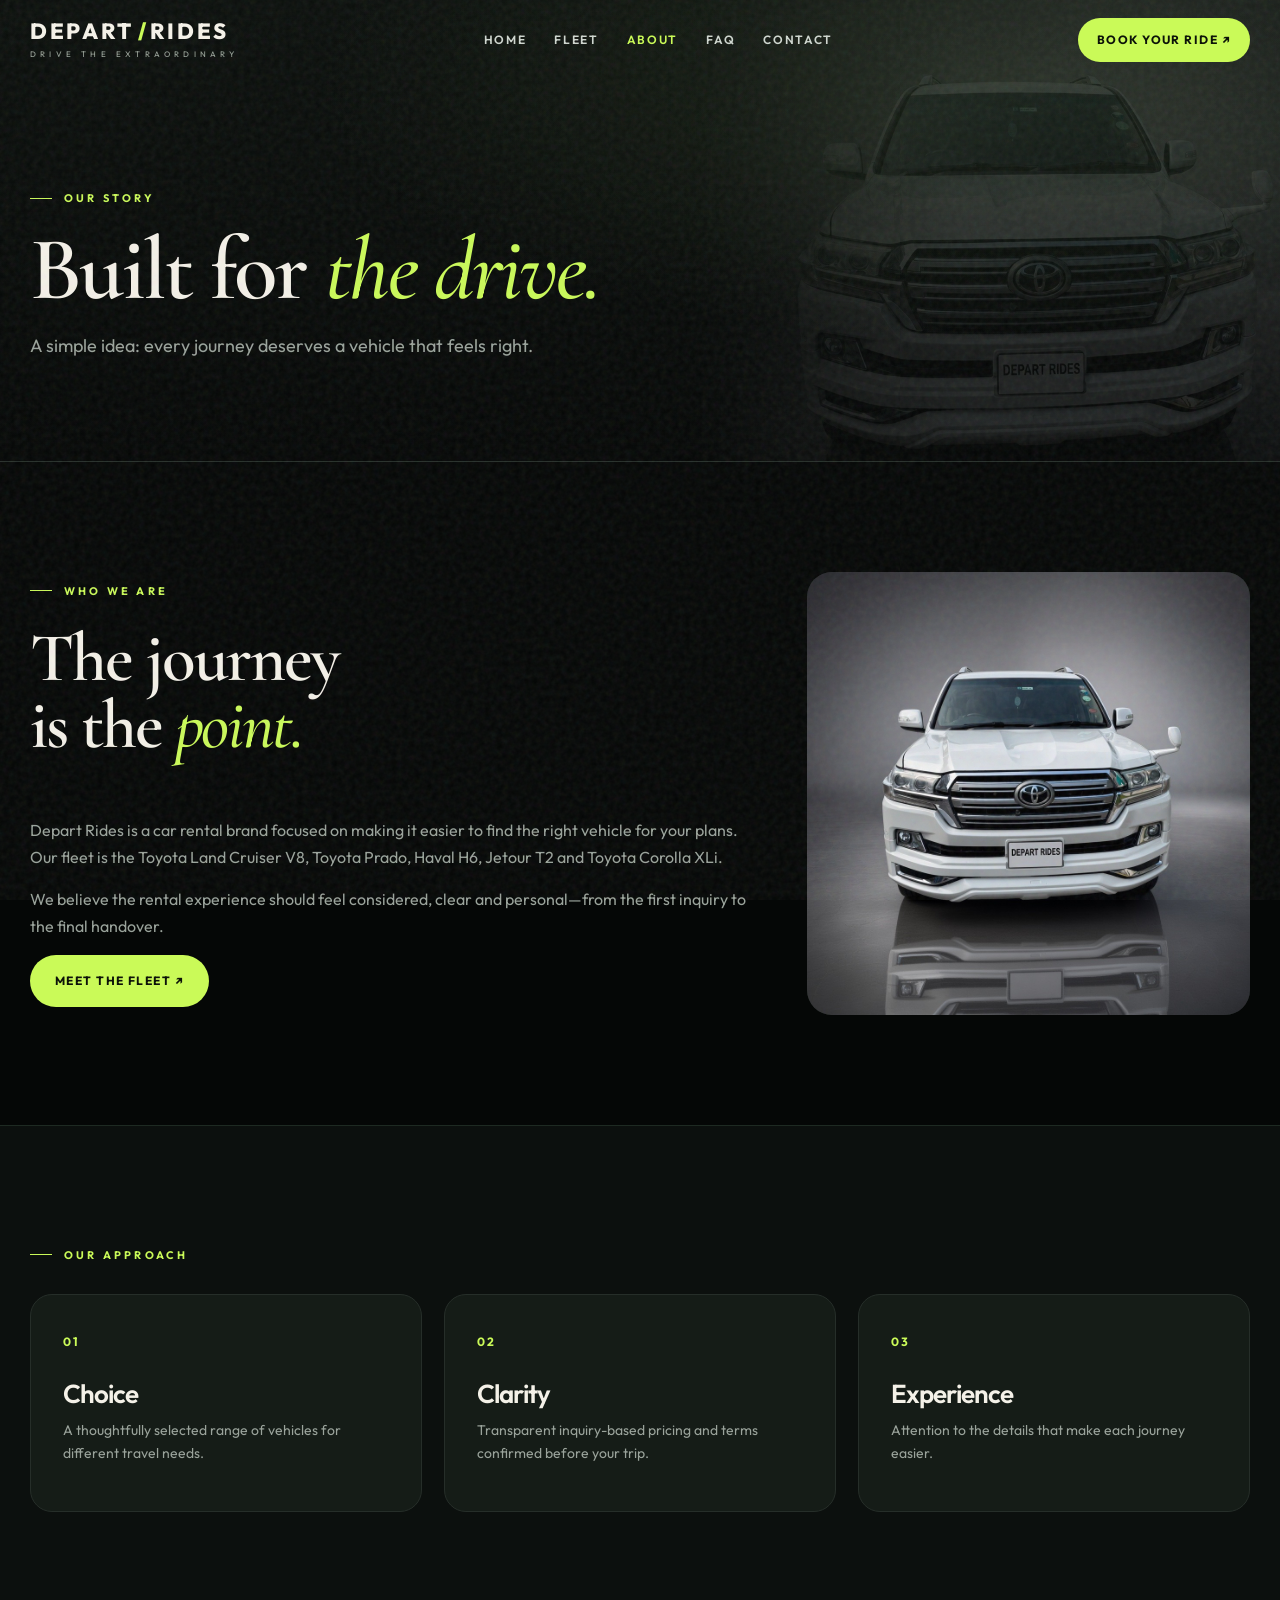
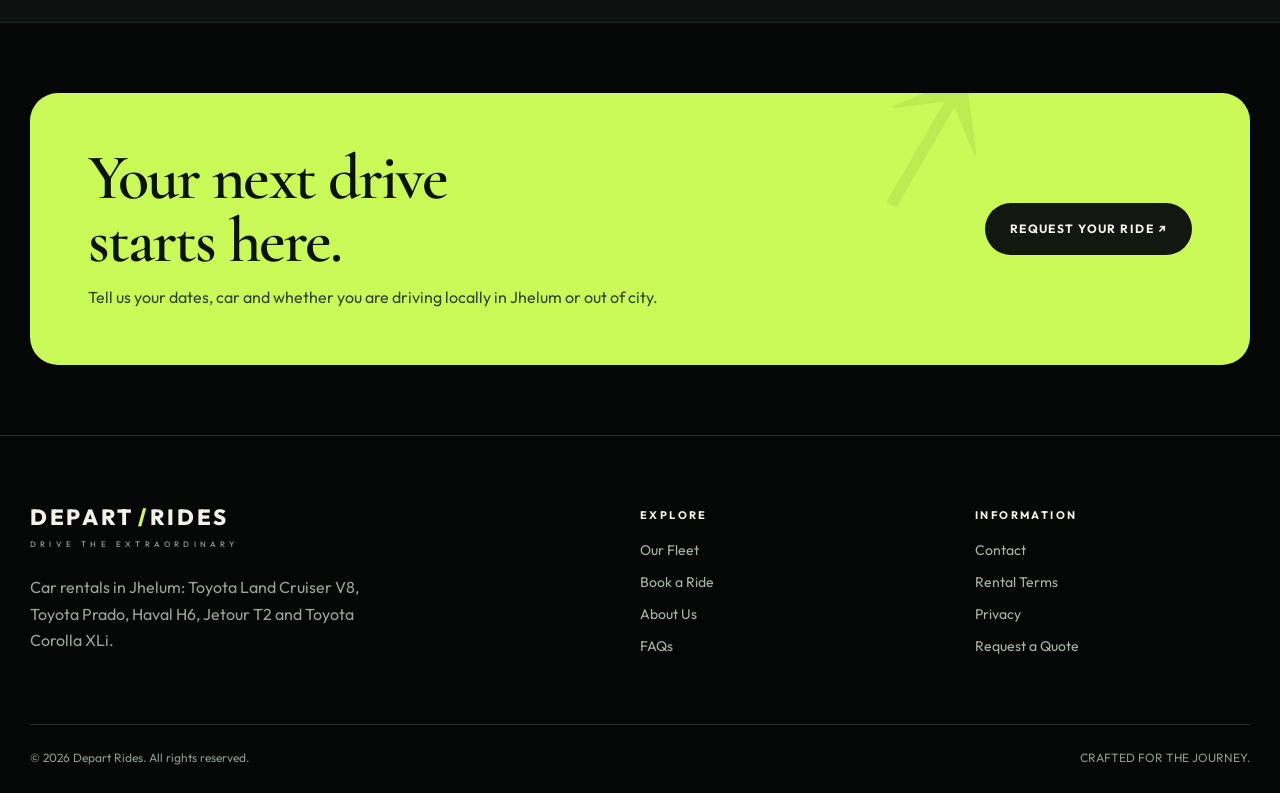
==== about.html @ 528897a7 "Model years, Haval fuel note, Commons photos with credits, studio fleet reel, content polish, depart" ====
<!doctype html><html lang="en"><head><meta charset="utf-8"><meta name="viewport" content="width=device-width,initial-scale=1"><meta name="theme-color" content="#050706"><meta name="description" content="Depart Rides — car rentals in Jhelum featuring Toyota Land Cruiser V8, Prado, Haval H6, Jetour T2 and Corolla XLi."><link rel="icon" href="favicon.svg" type="image/svg+xml">
<link rel="stylesheet" href="assets/style.css"><link rel="canonical" href="https://departrides.com/about.html"><meta property="og:type" content="website"><meta property="og:site_name" content="Depart Rides"><meta property="og:title" content="About Us | Depart Rides"><meta property="og:description" content="Depart Rides — car rentals in Jhelum featuring Toyota Land Cruiser V8, Prado, Haval H6, Jetour T2 and Corolla XLi."><meta property="og:url" content="https://departrides.com/about.html"><meta property="og:image" content="https://departrides.com/assets/fleet-reel-poster.jpg"><title>About Us | Depart Rides</title></head><body data-page="about"><div id="app"></div><script src="assets/app.js" defer></script></body></html>
---- assets/style.css ----
@import url('https://fonts.googleapis.com/css2?family=Cormorant+Garamond:ital,wght@0,500;0,600;0,700;1,500;1,600&family=Outfit:wght@300;400;500;600;700;800&display=swap');

:root {
  --bg: #050706;
  --bg2: #0a0e0c;
  --panel: #101513;
  --panel2: #161c19;
  --line: #262e29;
  --ink: #f4f1e8;
  --muted: #9aa39b;
  --lime: #cafa58;
  --gold: #cbb991;
  --radius: 22px;
  --nav-h: 86px;
}

* { box-sizing: border-box; }
html { scroll-behavior: smooth; }
body {
  margin: 0;
  background: var(--bg);
  color: var(--ink);
  font: 16px/1.65 Outfit, sans-serif;
  overflow-x: hidden;
}
body:before {
  content: '';
  position: fixed;
  inset: 0;
  pointer-events: none;
  z-index: 40;
  opacity: .08;
  background-image: url("data:image/svg+xml,%3Csvg viewBox='0 0 180 180' xmlns='http://www.w3.org/2000/svg'%3E%3Cfilter id='n'%3E%3CfeTurbulence type='fractalNoise' baseFrequency='.85' numOctaves='3' stitchTiles='stitch'/%3E%3C/filter%3E%3Crect width='100%25' height='100%25' filter='url(%23n)'/%3E%3C/svg%3E");
}
a { color: inherit; text-decoration: none; }
button, input, select, textarea { font: inherit; }
button { cursor: pointer; }
img { max-width: 100%; display: block; }
.wrap { width: min(1220px, calc(100% - 48px)); margin: auto; }

.nav {
  position: fixed;
  top: 0; left: 0; right: 0;
  z-index: 100;
  padding: 18px 0;
  transition: background .4s, padding .4s, border-color .4s;
  border-bottom: 1px solid transparent;
}
.nav.scrolled {
  background: #050706f0;
  backdrop-filter: blur(22px);
  border-color: #24302a;
  padding: 11px 0;
}
.nav-in { display: flex; align-items: center; justify-content: space-between; gap: 22px; }
.brand {
  font: 800 22px Outfit, sans-serif;
  letter-spacing: .12em;
  line-height: 1;
}
.brand span { color: var(--lime); letter-spacing: 0; }
.brand small {
  display: block;
  font: 500 8px Outfit, sans-serif;
  letter-spacing: 4.2px;
  margin-top: 7px;
  color: #8f988f;
}
.links { display: flex; gap: 28px; align-items: center; }
.links a {
  font-size: 12px;
  font-weight: 600;
  letter-spacing: .14em;
  text-transform: uppercase;
  color: #cfd6cf;
  transition: color .2s;
}
.links a:hover, .links a.active { color: var(--lime); }
.menu-btn {
  display: none;
  background: none;
  color: var(--ink);
  border: 1px solid var(--line);
  padding: 9px 13px;
  border-radius: 10px;
}
.btn {
  display: inline-flex;
  align-items: center;
  justify-content: center;
  gap: 12px;
  padding: 15px 24px;
  border-radius: 100px;
  border: 1px solid transparent;
  background: var(--lime);
  color: #0c1208;
  font-weight: 700;
  font-size: 12px;
  letter-spacing: .12em;
  text-transform: uppercase;
  position: relative;
  overflow: hidden;
  transition: transform .3s, box-shadow .3s, background .3s;
}
.btn:hover { transform: translateY(-3px); box-shadow: 0 12px 35px #cafa5838; }
.btn:active { transform: translateY(0); }
.btn.outline { color: var(--ink); border-color: #6d7c69; background: transparent; }
.btn.outline:hover { background: #1b241c; }
.btn.dark { background: #121712; color: var(--ink); }
.btn.sm { padding: 11px 18px; }

.eyebrow {
  color: var(--lime);
  text-transform: uppercase;
  font-size: 11px;
  letter-spacing: 3.2px;
  font-weight: 700;
  display: inline-flex;
  align-items: center;
  gap: 12px;
}
.eyebrow:before { content: ''; width: 22px; height: 1px; background: var(--lime); }
h1, h2, h3, h4, p { margin-top: 0; }
h1, h2, h3 {
  font-family: 'Cormorant Garamond', Georgia, serif;
  line-height: .98;
  letter-spacing: -.03em;
  font-weight: 600;
}
h1 { font-size: clamp(64px, 9vw, 132px); }
h2 { font-size: clamp(40px, 5.4vw, 78px); }
h3 { font-size: 26px; font-family: Outfit, sans-serif; letter-spacing: -.04em; }
p { color: var(--muted); }
.accent { color: var(--lime); }
.italic { font-style: italic; font-weight: 500; }

.section { padding: 110px 0; }
.section.tight { padding: 70px 0; }
.section-top {
  display: flex;
  justify-content: space-between;
  align-items: end;
  gap: 30px;
  margin-bottom: 42px;
}
.section-top p { max-width: 390px; }
.grid { display: grid; gap: 22px; }
.grid-3 { grid-template-columns: repeat(3, 1fr); }
.grid-2 { grid-template-columns: repeat(2, 1fr); }

.vehicle {
  border: 1px solid #29322d;
  background: var(--panel);
  border-radius: var(--radius);
  overflow: hidden;
  position: relative;
  transition: transform .45s cubic-bezier(.2,.8,.2,1), border-color .3s, box-shadow .3s;
}
.vehicle:hover {
  transform: translateY(-10px);
  border-color: #9dc64b;
  box-shadow: 0 28px 75px #0008;
}
.vehicle-img { display: block; height: 258px; background: #1a221e; overflow: hidden; position: relative; }
.vehicle-img img {
  width: 100%; height: 100%;
  object-fit: cover;
  transition: transform .9s cubic-bezier(.2,.8,.2,1);
}
.vehicle:hover img { transform: scale(1.08); }
.vehicle-img:after {
  content: '';
  position: absolute;
  inset: 0;
  background: linear-gradient(0deg, #080a0a88, transparent 60%);
}
.badge {
  position: absolute;
  z-index: 1;
  top: 18px; left: 18px;
  border: 1px solid #d9f4c54a;
  background: #101813b8;
  backdrop-filter: blur(10px);
  padding: 7px 12px;
  border-radius: 100px;
  font-size: 10px;
  font-weight: 700;
  letter-spacing: 1.4px;
  color: var(--lime);
}
.vehicle-body { padding: 24px; }
.vehicle-body h3 { margin: 0 0 5px; }
.vehicle-body p { font-size: 13px; margin-bottom: 18px; }
.vehicle-meta { display: flex; gap: 8px; flex-wrap: wrap; margin-bottom: 22px; }
.vehicle-meta span {
  font-size: 11px;
  color: #c8d2c9;
  background: #26302a;
  border-radius: 7px;
  padding: 7px 10px;
}
.vehicle-bottom {
  display: flex;
  align-items: center;
  justify-content: space-between;
  border-top: 1px solid var(--line);
  padding-top: 18px;
  gap: 12px;
}
.vehicle-bottom small { color: var(--muted); font-size: 11px; letter-spacing: .12em; }
.arrow {
  display: inline-grid;
  place-items: center;
  border: 1px solid #526046;
  width: 43px; height: 43px;
  border-radius: 50%;
  font-size: 20px;
  color: var(--lime);
  transition: .3s;
}
.vehicle:hover .arrow { background: var(--lime); color: #101510; transform: rotate(45deg); }

.stats {
  display: grid;
  grid-template-columns: repeat(4, 1fr);
  gap: 1px;
  background: #2d372f;
  border: 1px solid #2d372f;
  border-radius: 23px;
  overflow: hidden;
}
.stat { padding: 36px 25px; background: #131815; }
.stat strong { font: 700 48px 'Cormorant Garamond', serif; letter-spacing: -.03em; }
.stat span { color: var(--lime); }
.stat p { margin: 2px 0 0; font-size: 12px; letter-spacing: 1px; text-transform: uppercase; }
.dark-block {
  background: #0c100e;
  border-top: 1px solid #1e2a22;
  border-bottom: 1px solid #1e2a22;
}
.feature {
  padding: 32px;
  border: 1px solid var(--line);
  background: #151c17;
  border-radius: 22px;
  transition: transform .35s, border-color .35s;
}
.feature:hover { transform: translateY(-8px); border-color: #8cb23c; }
.feature .num { color: var(--lime); font: 700 12px Outfit; letter-spacing: 2px; }
.feature h3 { margin: 28px 0 12px; }
.feature p { font-size: 14px; }
.banner {
  background: var(--lime);
  border-radius: 28px;
  padding: 54px 58px;
  display: flex;
  align-items: center;
  justify-content: space-between;
  gap: 25px;
  overflow: hidden;
  position: relative;
}
.banner:after {
  content: '↗';
  font: 700 250px 'Cormorant Garamond', serif;
  position: absolute;
  right: 22%;
  top: -120px;
  color: #1b290b12;
  transform: rotate(-15deg);
}
.banner h2 { color: #0b1206; margin: 0; font-size: clamp(38px, 5vw, 64px); }
.banner p { color: #344225; margin: 12px 0 0; }

.footer { padding: 70px 0 25px; border-top: 1px solid var(--line); }
.footer-main { display: grid; grid-template-columns: 2fr 1fr 1fr; gap: 60px; }
.footer a:not(.brand) { color: #aab5aa; font-size: 14px; display: block; margin: 9px 0; }
.footer a:hover { color: var(--lime); }
.footer h4 { font-size: 11px; letter-spacing: 2.4px; }
.footer-bottom {
  border-top: 1px solid var(--line);
  margin-top: 55px;
  padding-top: 23px;
  display: flex;
  justify-content: space-between;
  font-size: 12px;
  color: #8d9a8f;
}

.page-hero {
  padding: 180px 0 82px;
  background:
    radial-gradient(ellipse at 78% 18%, #33452955, transparent 48%),
    linear-gradient(180deg, #0b0f0c, #050706);
  border-bottom: 1px solid var(--line);
  position: relative;
  overflow: hidden;
}
.page-hero:after {
  content: '';
  position: absolute;
  right: -8%;
  bottom: -30%;
  width: 55%;
  height: 140%;
  background: url('land-cruiser-front.jpg') center/cover no-repeat;
  opacity: .14;
  mask-image: linear-gradient(90deg, transparent, #000 40%);
  pointer-events: none;
}
.page-hero h1 { font-size: clamp(52px, 7vw, 104px); margin: 18px 0; }
.page-hero p { font-size: 18px; max-width: 650px; }
.filters { display: flex; flex-wrap: wrap; gap: 10px; margin-bottom: 32px; }
.chip {
  background: #19211a;
  border: 1px solid #354134;
  border-radius: 100px;
  color: #d3ddd0;
  padding: 10px 18px;
  font-size: 12px;
  letter-spacing: .08em;
  text-transform: uppercase;
  transition: .25s;
}
.chip:hover, .chip.selected { background: var(--lime); color: #101510; border-color: var(--lime); }
.detail-layout { display: grid; grid-template-columns: 1.25fr .75fr; gap: 38px; }
.detail-photo { border-radius: 25px; overflow: hidden; background: #19231c; min-height: 400px; }
.detail-photo img { width: 100%; height: 100%; object-fit: cover; object-position: 50% 70%; }
.detail-thumbs { display: flex; gap: 10px; margin-top: 12px; }
.detail-thumbs img {
  width: 120px; height: 82px;
  object-fit: cover;
  border-radius: 10px;
  cursor: pointer;
  border: 2px solid transparent;
}
.detail-thumbs img:hover { border-color: var(--lime); }
.panel {
  background: #151b17;
  border: 1px solid #303b32;
  border-radius: 24px;
  padding: 30px;
}
.panel h3 { margin-bottom: 14px; }
.form { display: grid; gap: 18px; }
.form.two { grid-template-columns: repeat(2, 1fr); }
.form label {
  display: grid;
  gap: 8px;
  font-size: 12px;
  color: #d5dfd2;
  letter-spacing: .5px;
  font-weight: 700;
}
.form input, .form select, .form textarea {
  width: 100%;
  padding: 15px;
  border: 1px solid #354037;
  border-radius: 12px;
  background: #0c110e;
  color: white;
  outline: 0;
  transition: border .2s;
}
.form input:focus, .form select:focus, .form textarea:focus { border-color: var(--lime); }
.form textarea { min-height: 140px; resize: vertical; }
.form .full { grid-column: 1 / -1; }
.notice {
  padding: 14px 17px;
  border-radius: 12px;
  background: #233023;
  border: 1px solid #506e43;
  color: #d4edc2;
  font-size: 13px;
}
.faq-item { border-bottom: 1px solid #334033; padding: 22px 0; }
.faq-item summary {
  font: 600 28px 'Cormorant Garamond', serif;
  cursor: pointer;
  list-style: none;
  display: flex;
  justify-content: space-between;
  gap: 20px;
}
.faq-item summary:after { content: '+'; color: var(--lime); font: 400 28px Outfit; }
.faq-item[open] summary:after { content: '−'; }
.faq-item p { margin: 15px 0 0; max-width: 850px; }
.text-content { max-width: 870px; }
.text-content h2 { font-size: 42px; margin-top: 45px; }
.text-content p { line-height: 1.95; }
.steps { counter-reset: step; }
.step {
  padding: 26px 0;
  border-bottom: 1px solid var(--line);
  display: grid;
  grid-template-columns: 80px 1fr;
  gap: 20px;
}
.step:before {
  counter-increment: step;
  content: '0' counter(step);
  font: 600 35px 'Cormorant Garamond', serif;
  color: var(--lime);
}
.step h3 { margin: 0 0 10px; }
.reveal {
  opacity: 0;
  transform: translateY(40px);
  filter: blur(6px);
  transition: opacity .9s, transform .9s cubic-bezier(.18,.8,.2,1), filter .9s;
}
.reveal.in { opacity: 1; transform: none; filter: none; }
.reveal.delay1 { transition-delay: .12s; }
.reveal.delay2 { transition-delay: .24s; }
.reveal.delay3 { transition-delay: .36s; }
.marquee {
  overflow: hidden;
  border-top: 1px solid var(--line);
  border-bottom: 1px solid var(--line);
  padding: 16px 0;
  color: #7c8b7d;
  font: 600 12px Outfit;
  letter-spacing: 4px;
  white-space: nowrap;
}
.marquee-inner { display: inline-block; animation: marquee 26s linear infinite; }
.hidden { display: none !important; }
.error { color: #ffaaa0; }
.success { color: var(--lime); }

/* ---------- Cinematic home ---------- */
.cinema { position: relative; background: #020303; }
.cinema-track { height: auto; }
.cinema-pin {
  height: 100vh;
  width: 100%;
  overflow: hidden;
  position: relative;
  background: #020303;
}
.cinema-letterbox {
  position: absolute;
  left: 0; right: 0;
  height: 42px;
  background: #000;
  z-index: 8;
  pointer-events: none;
}
.cinema-letterbox--top { top: 0; }
.cinema-letterbox--bot { bottom: 0; }
.cinema-stage {
  position: absolute;
  inset: 0;
  z-index: 1;
}
.cinema-layer {
  position: absolute;
  inset: 0;
  display: grid;
  place-items: center;
  will-change: transform, opacity;
  transform: translateZ(0);
}
.cinema-layer img {
  width: min(96vw, 1280px);
  height: 78vh;
  object-fit: cover;
  object-position: 50% 62%;
  filter: brightness(.72) contrast(1.18) saturate(.78);
  -webkit-mask-image: radial-gradient(ellipse 72% 62% at 50% 55%, #000 38%, transparent 78%);
  mask-image: radial-gradient(ellipse 72% 62% at 50% 55%, #000 38%, transparent 78%);
}
.cinema-bg {
  background:
    radial-gradient(ellipse at 70% 40%, #1b2a14 0%, transparent 42%),
    radial-gradient(ellipse at 20% 80%, #142018 0%, transparent 46%),
    #050706;
}
.cinema-interior img,
.cinema-cabin img,
.cinema-engine img {
  width: 100%;
  height: 100%;
  object-fit: cover;
  object-position: center;
  filter: brightness(.88) contrast(1.08) saturate(.85);
  -webkit-mask-image: none;
  mask-image: none;
}
.cinema-front img {
  object-position: 50% 70%;
  filter: brightness(.82) contrast(1.16) saturate(.8);
}
.cinema-vignette {
  position: absolute;
  inset: 0;
  z-index: 3;
  pointer-events: none;
  background:
    linear-gradient(180deg, #020303 0%, transparent 18%, transparent 78%, #020303 100%),
    linear-gradient(90deg, #020303cc 0%, transparent 22%, transparent 78%, #020303cc 100%);
}
.cinema-grade {
  position: absolute;
  inset: 0;
  z-index: 4;
  pointer-events: none;
  background: linear-gradient(180deg, #cafa5808, transparent 30%, #05070633);
  mix-blend-mode: soft-light;
}
.cinema-ui {
  position: absolute;
  inset: 0;
  z-index: 9;
  pointer-events: none;
}
.cinema-chapter {
  position: absolute;
  top: 96px;
  left: 50%;
  transform: translateX(-50%);
  font-size: 11px;
  letter-spacing: .42em;
  color: #c9d2c6;
  white-space: nowrap;
}
.cinema-progress {
  position: absolute;
  bottom: 52px;
  left: 50%;
  transform: translateX(-50%);
  width: min(280px, 50vw);
  height: 1px;
  background: #ffffff22;
}
.cinema-progress i {
  display: block;
  height: 100%;
  width: 100%;
  background: var(--lime);
  transform: scaleX(0);
  transform-origin: left center;
}

.scene {
  position: absolute;
  inset: 0;
  z-index: 6;
  display: flex;
  flex-direction: column;
  justify-content: flex-end;
  padding: 0 0 88px;
  pointer-events: none;
}
.scene:before {
  content: '';
  position: absolute;
  inset: 0;
  pointer-events: none;
  background: linear-gradient(90deg, #020303f0 0%, #02030388 38%, transparent 72%);
}
.scene .wrap, .scene a, .scene button { pointer-events: auto; }
.scene-hero { justify-content: center; padding-top: 70px; }
.scene-hero h1 { max-width: 920px; margin: 22px 0 18px; }
.scene-hero h1 .line { display: block; overflow: hidden; }
.scene-hero h1 .line span { display: inline-block; }
.scene-hero .intro { font-size: 18px; max-width: 460px; line-height: 1.7; }
.hero-actions { display: flex; gap: 12px; flex-wrap: wrap; margin-top: 30px; }
.scroll-hint {
  position: absolute;
  right: max(24px, calc((100% - 1220px) / 2));
  bottom: 88px;
  display: flex;
  align-items: center;
  gap: 12px;
  font-size: 11px;
  letter-spacing: .28em;
  text-transform: uppercase;
  color: #b7c0b6;
}
.scroll-hint i {
  width: 1px;
  height: 46px;
  background: var(--lime);
  display: block;
  animation: stretch 2s infinite;
}

.scene-cabin { justify-content: flex-end; }
.scene-cabin-grid {
  display: grid;
  grid-template-columns: .9fr 1.1fr;
  gap: 36px;
  align-items: end;
}
.scene-copy h2 { margin: 14px 0 16px; }
.scene-copy p { max-width: 420px; }
.lux-panels {
  display: grid;
  grid-template-columns: 1fr 1fr;
  gap: 12px;
}
.lux-panel {
  display: grid;
  grid-template-columns: 86px 1fr;
  gap: 14px;
  padding: 14px;
  border: 1px solid #3a4a40;
  background: #07100ce8;
  backdrop-filter: blur(16px);
  border-radius: 16px;
}
.lux-panel img {
  width: 86px;
  height: 86px;
  object-fit: cover;
  border-radius: 10px;
}
.lux-panel span {
  color: var(--lime);
  font-size: 10px;
  letter-spacing: .2em;
  text-transform: uppercase;
}
.lux-panel h3 { margin: 6px 0 4px; font-size: 16px; }
.lux-panel p { margin: 0; font-size: 12px; line-height: 1.45; }

.scene-perf { justify-content: flex-end; }
.scene-perf-inner {
  display: flex;
  flex-direction: column;
  gap: 18px;
  position: relative;
  z-index: 1;
}
.scene-copy, .lux-panels { position: relative; z-index: 1; }
.counters {
  display: grid;
  grid-template-columns: repeat(4, 1fr);
  gap: 10px;
}
.counter {
  padding: 14px 16px;
  border: 1px solid #3a4a40;
  background: #07100ce8;
  backdrop-filter: blur(16px);
  border-radius: 14px;
}
.counter strong {
  display: block;
  font: 600 clamp(28px, 3.4vw, 44px)/1 'Cormorant Garamond', serif;
  color: var(--ink);
  white-space: nowrap;
}
.counter strong span {
  display: inline;
  font: inherit;
  letter-spacing: 0;
  text-transform: none;
  color: inherit;
  margin: 0;
}
.counter strong em { font-style: normal; color: var(--lime); font-size: .72em; }
.counter > span {
  display: block;
  margin-top: 6px;
  font-size: 10px;
  letter-spacing: .14em;
  text-transform: uppercase;
  color: #c5cdc4;
}
.price-note {
  font-size: 12px;
  max-width: 720px;
  margin: 0;
  color: #d5ddd4;
}
.price-note strong { color: var(--lime); font-weight: 700; }
.price-grid {
  display: grid;
  grid-template-columns: repeat(5, 1fr);
  gap: 10px;
}
.price-card {
  display: flex;
  flex-direction: column;
  gap: 4px;
  padding: 14px 16px;
  border: 1px solid #3a4a40;
  background: #07100ce8;
  backdrop-filter: blur(14px);
  border-radius: 14px;
  transition: border-color .25s, transform .25s;
}
.price-card:hover { border-color: var(--lime); transform: translateY(-2px); }
.price-card__name { font-weight: 700; font-size: 14px; }
.price-card__tag { font-size: 11px; color: var(--muted); }
.price-card__rate {
  margin-top: 8px;
  color: var(--lime);
  font-size: 12px;
  letter-spacing: .14em;
  text-transform: uppercase;
}

.reel {
  position: relative;
  min-height: 70vh;
  overflow: hidden;
  background: #000;
}
.reel video {
  width: 100%;
  height: 70vh;
  object-fit: cover;
  filter: brightness(.55) contrast(1.1);
}
.reel-copy {
  position: absolute;
  inset: 0;
  display: flex;
  align-items: flex-end;
  padding: 60px 0;
  background: linear-gradient(180deg, transparent 30%, #050706ee);
}
.fineprint { font-size: 12px; color: #7d877f; margin-top: 24px; }

@keyframes stretch { 50% { height: 22px; } }
@keyframes marquee { to { transform: translateX(-50%); } }

@media (max-width: 950px) {
  .grid-3 { grid-template-columns: repeat(2, 1fr); }
  .detail-layout { grid-template-columns: 1fr; }
  .links { gap: 16px; }
  .links a { font-size: 11px; }
  .footer-main { gap: 25px; }
  .scene-cabin-grid { grid-template-columns: 1fr; gap: 22px; }
  .price-grid { grid-template-columns: repeat(2, 1fr); }
  .counters { grid-template-columns: repeat(2, 1fr); }
  .cinema-track { height: auto; }
  .cinema-letterbox { height: 28px; }
  .lux-panel { grid-template-columns: 64px 1fr; }
  .lux-panel img { width: 64px; height: 64px; }
}

@media (max-width: 700px) {
  .wrap { width: min(100% - 28px, 1220px); }
  .nav { padding: 14px 0; }
  .nav-in > .btn { display: none; }
  .menu-btn { display: block; }
  .links {
    display: none;
    position: absolute;
    top: 72px; left: 14px; right: 14px;
    padding: 18px;
    background: #141c16;
    border: 1px solid #334034;
    border-radius: 18px;
    flex-direction: column;
    align-items: stretch;
    gap: 0;
  }
  .links.open { display: flex; }
  .links a { padding: 11px; font-size: 14px; }
  .section { padding: 72px 0; }
  .section-top { display: block; }
  .grid-3, .grid-2, .stats, .footer-main { grid-template-columns: 1fr; }
  .stat { padding: 20px; }
  .stats { grid-template-columns: repeat(2, 1fr); }
  .stat strong { font-size: 36px; }
  .banner { padding: 34px 24px; display: block; }
  .banner .btn { margin-top: 24px; }
  .page-hero { padding: 132px 0 60px; }
  .page-hero h1 { font-size: 52px; }
  .form.two { grid-template-columns: 1fr; }
  .footer-bottom { display: block; }
  .detail-photo { min-height: 260px; }
  .vehicle-img { height: 220px; }
  .cinema-track { height: auto; }
  .cinema-chapter { top: 78px; font-size: 10px; }
  .scene { padding-bottom: 72px; }
  .scene-hero { justify-content: flex-end; }
  .scene-hero h1 { font-size: clamp(52px, 16vw, 84px); }
  .scroll-hint { display: none; }
  .lux-panels { grid-template-columns: 1fr 1fr; gap: 8px; }
  .lux-panel p { display: none; }
  .lux-panel { padding: 10px; }
  .price-grid, .counters { grid-template-columns: 1fr 1fr; }
  .price-grid .price-card:last-child { grid-column: 1 / -1; }
  .counter { padding: 10px 12px; }
  .counter strong { font-size: 30px; }
  .price-card { padding: 10px 12px; }
  .price-note { font-size: 11px; }
  .scene-perf .scene-copy p { display: none; }
  .scene-perf h2 { font-size: clamp(34px, 10vw, 46px); }
  .scene-perf-inner { gap: 10px; }
  .scene:before {
    background: linear-gradient(180deg, #02030377 0%, #02030344 50%, #020303aa 100%);
  }
  .scene { padding-bottom: 52px; }
  .scene-hero { justify-content: flex-end; padding-bottom: 52px; }
  .cinema-letterbox { height: 18px; }
  .reel video { height: 52vh; }
}

html.cinema-static .cinema-track { height: auto; }
html.cinema-static .cinema-pin { height: auto; overflow: visible; }
html.cinema-static .cinema-stage,
html.cinema-static .cinema-letterbox,
html.cinema-static .cinema-ui { display: none; }
html.cinema-static .scene {
  position: relative;
  min-height: 100vh;
  opacity: 1 !important;
  visibility: visible !important;
  transform: none !important;
  padding: 140px 0 80px;
  background-size: cover;
  background-position: center;
}
html.cinema-static .scene-hero {
  background:
    linear-gradient(90deg, #050706f2 8%, #05070688 55%, #05070633),
    url('land-cruiser-side.jpg') center 62%/cover;
}
html.cinema-static .scene-cabin {
  background:
    linear-gradient(90deg, #050706f0 0%, #05070688 50%, #05070655),
    url('stock-cabin.jpg') center/cover;
}
html.cinema-static .scene-perf {
  background:
    linear-gradient(90deg, #050706f2 0%, #05070699 48%, #05070644),
    url('v8-front.jpg') center 70%/cover;
}
html.cinema-static .lux-panels, html.cinema-static .price-grid { pointer-events: auto; }

@media (prefers-reduced-motion: reduce) {
  *, *:before, *:after {
    animation: none !important;
    scroll-behavior: auto !important;
    transition: none !important;
  }
  .reveal { opacity: 1; transform: none; filter: none; }
}

/* Daily rate ranges */
.rates { display: grid; gap: 8px; margin-top: 6px; }
.rates--lg { gap: 12px; margin: 10px 0 23px; }
.rate-row { display: grid; grid-template-columns: 1fr auto; gap: 2px 12px; align-items: baseline; }
.rate-label { font-size: 11px; color: var(--muted); letter-spacing: .12em; text-transform: uppercase; }
.rate-range { font-weight: 800; white-space: nowrap; }
.rate-range small { font-weight: 400; color: var(--muted); font-size: 11px; }
.rate-note { grid-column: 1 / -1; font-size: 11px; color: var(--lime); letter-spacing: .08em; }
.rate-single { font-weight: 800; }
.rates--lg .rate-row { border-bottom: 1px solid var(--line); padding-bottom: 12px; }
.rates--lg .rate-range { font-size: 22px; }
.vehicle-bottom > div:first-child { flex: 1; }
.price-card__rate { display: flex; flex-direction: column; gap: 3px; text-transform: none; letter-spacing: .04em; }
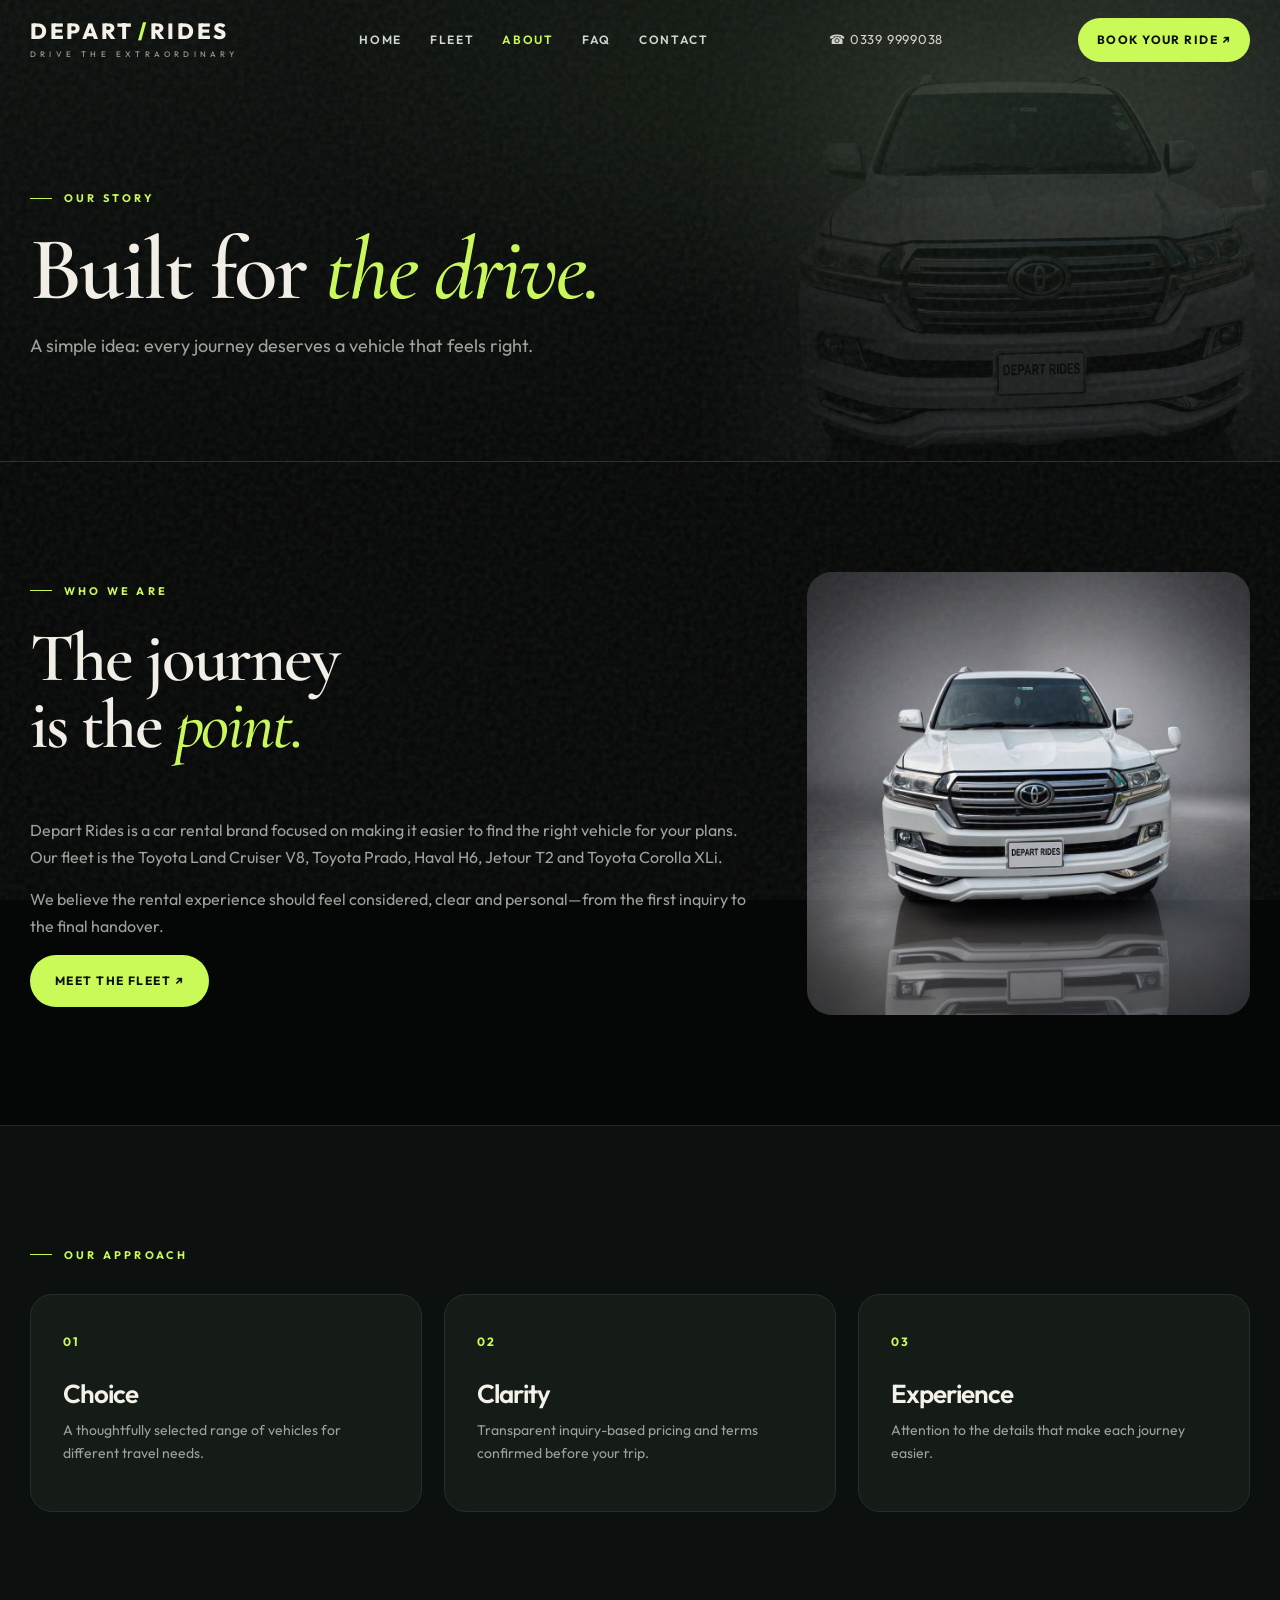
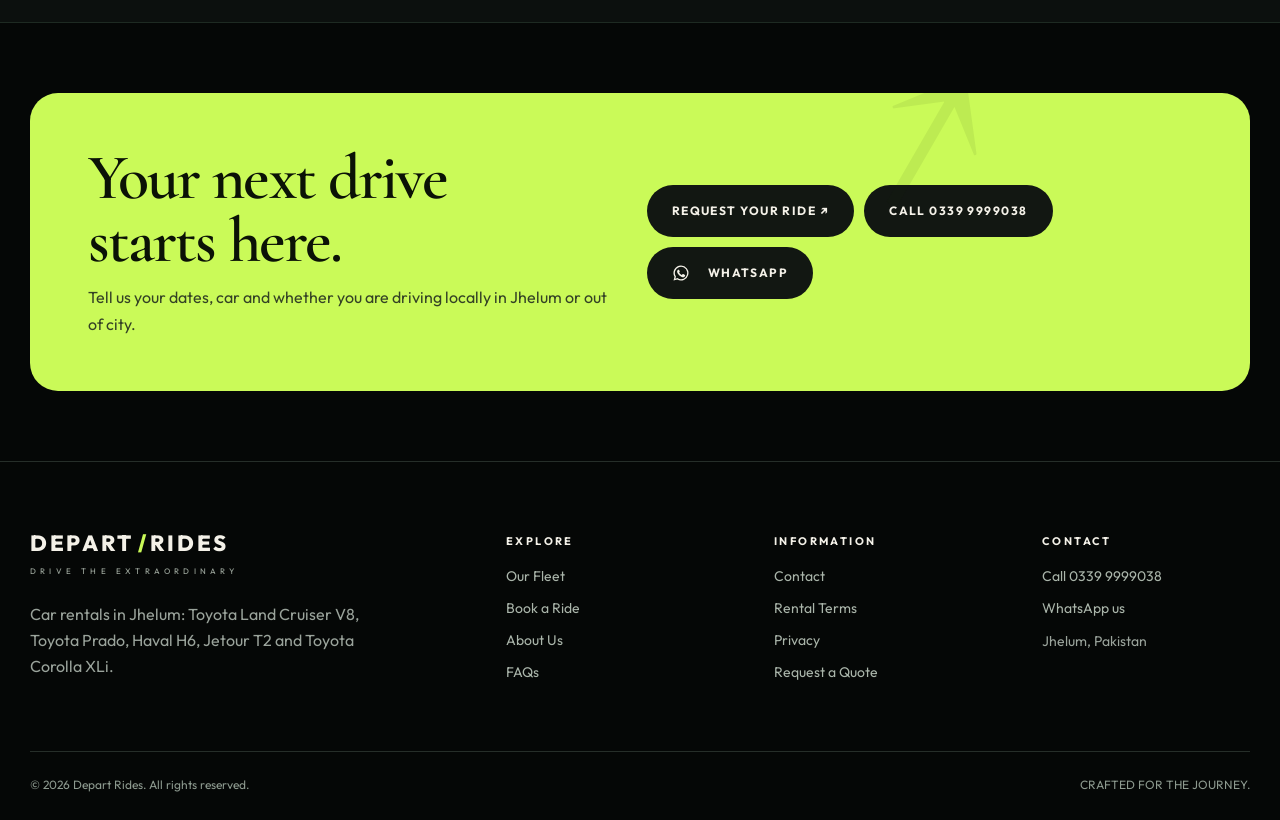
==== commit 0db5b177: "Add contact number 0339 9999038: tel/WhatsApp links, floating WhatsApp, AutoRental JSON-LD" ====
--- a/about.html
+++ b/about.html
@@ -1,2 +1,2 @@
 <!doctype html><html lang="en"><head><meta charset="utf-8"><meta name="viewport" content="width=device-width,initial-scale=1"><meta name="theme-color" content="#050706"><meta name="description" content="Depart Rides — car rentals in Jhelum featuring Toyota Land Cruiser V8, Prado, Haval H6, Jetour T2 and Corolla XLi."><link rel="icon" href="favicon.svg" type="image/svg+xml">
-<link rel="stylesheet" href="assets/style.css"><link rel="canonical" href="https://departrides.com/about.html"><meta property="og:type" content="website"><meta property="og:site_name" content="Depart Rides"><meta property="og:title" content="About Us | Depart Rides"><meta property="og:description" content="Depart Rides — car rentals in Jhelum featuring Toyota Land Cruiser V8, Prado, Haval H6, Jetour T2 and Corolla XLi."><meta property="og:url" content="https://departrides.com/about.html"><meta property="og:image" content="https://departrides.com/assets/fleet-reel-poster.jpg"><title>About Us | Depart Rides</title></head><body data-page="about"><div id="app"></div><script src="assets/app.js" defer></script></body></html>+<link rel="stylesheet" href="assets/style.css"><link rel="canonical" href="https://departrides.com/about.html"><meta property="og:type" content="website"><meta property="og:site_name" content="Depart Rides"><meta property="og:title" content="About Us | Depart Rides"><meta property="og:description" content="Depart Rides — car rentals in Jhelum featuring Toyota Land Cruiser V8, Prado, Haval H6, Jetour T2 and Corolla XLi."><meta property="og:url" content="https://departrides.com/about.html"><meta property="og:image" content="https://departrides.com/assets/fleet-reel-poster.jpg"><title>About Us | Depart Rides</title><script type="application/ld+json">{"@context": "https://schema.org", "@type": "AutoRental", "name": "Depart Rides", "url": "https://departrides.com/", "telephone": "+92 339 9999038", "image": "https://departrides.com/assets/fleet-reel-poster.jpg", "priceRange": "Rs 10,000 – 25,000 per day", "address": {"@type": "PostalAddress", "addressLocality": "Jhelum", "addressRegion": "Punjab", "addressCountry": "PK"}, "areaServed": "Jhelum", "contactPoint": {"@type": "ContactPoint", "telephone": "+92 339 9999038", "contactType": "reservations", "availableLanguage": ["en", "ur"]}}</script></head><body data-page="about"><div id="app"></div><script src="assets/app.js" defer></script></body></html>
--- a/assets/style.css
+++ b/assets/style.css
@@ -273,7 +273,7 @@
 .banner p { color: #344225; margin: 12px 0 0; }
 
 .footer { padding: 70px 0 25px; border-top: 1px solid var(--line); }
-.footer-main { display: grid; grid-template-columns: 2fr 1fr 1fr; gap: 60px; }
+.footer-main { display: grid; grid-template-columns: 2fr 1fr 1fr 1fr; gap: 60px; }
 .footer a:not(.brand) { color: #aab5aa; font-size: 14px; display: block; margin: 9px 0; }
 .footer a:hover { color: var(--lime); }
 .footer h4 { font-size: 11px; letter-spacing: 2.4px; }
@@ -857,3 +857,18 @@
 .rates--lg .rate-range { font-size: 22px; }
 .vehicle-bottom > div:first-child { flex: 1; }
 .price-card__rate { display: flex; flex-direction: column; gap: 3px; text-transform: none; letter-spacing: .04em; }
+
+/* Contact actions */
+.nav-phone{color:inherit;font-size:13px;letter-spacing:.06em;text-decoration:none;margin-right:14px;white-space:nowrap;opacity:.85}
+.nav-phone:hover{color:var(--accent,#d7ff3f);opacity:1}
+@media (max-width:1100px){.nav-phone{display:none}}
+.banner-actions,.contact-actions{display:flex;flex-wrap:wrap;gap:10px;align-items:center}
+.contact-actions{margin-top:14px}
+.contact-actions .btn{flex:1 1 180px;justify-content:center}
+.btn svg{vertical-align:-3px;margin-right:6px;flex:none}
+.btn.wa{background:#25d366;color:#05210f;border-color:#25d366}
+.footer-loc{display:block;color:var(--muted);margin-top:10px;font-size:14px}
+.wa-float{position:fixed;right:16px;bottom:16px;z-index:60;width:54px;height:54px;border-radius:50%;background:#25d366;color:#fff;display:none;align-items:center;justify-content:center;box-shadow:0 8px 24px rgba(0,0,0,.4)}
+.wa-float svg{width:28px;height:28px}
+@media (max-width:760px){.wa-float{display:flex}.banner-actions{width:100%}.banner-actions .btn{flex:1 1 100%;justify-content:center}}
+.contact-actions .btn,.banner-actions .btn{white-space:nowrap}
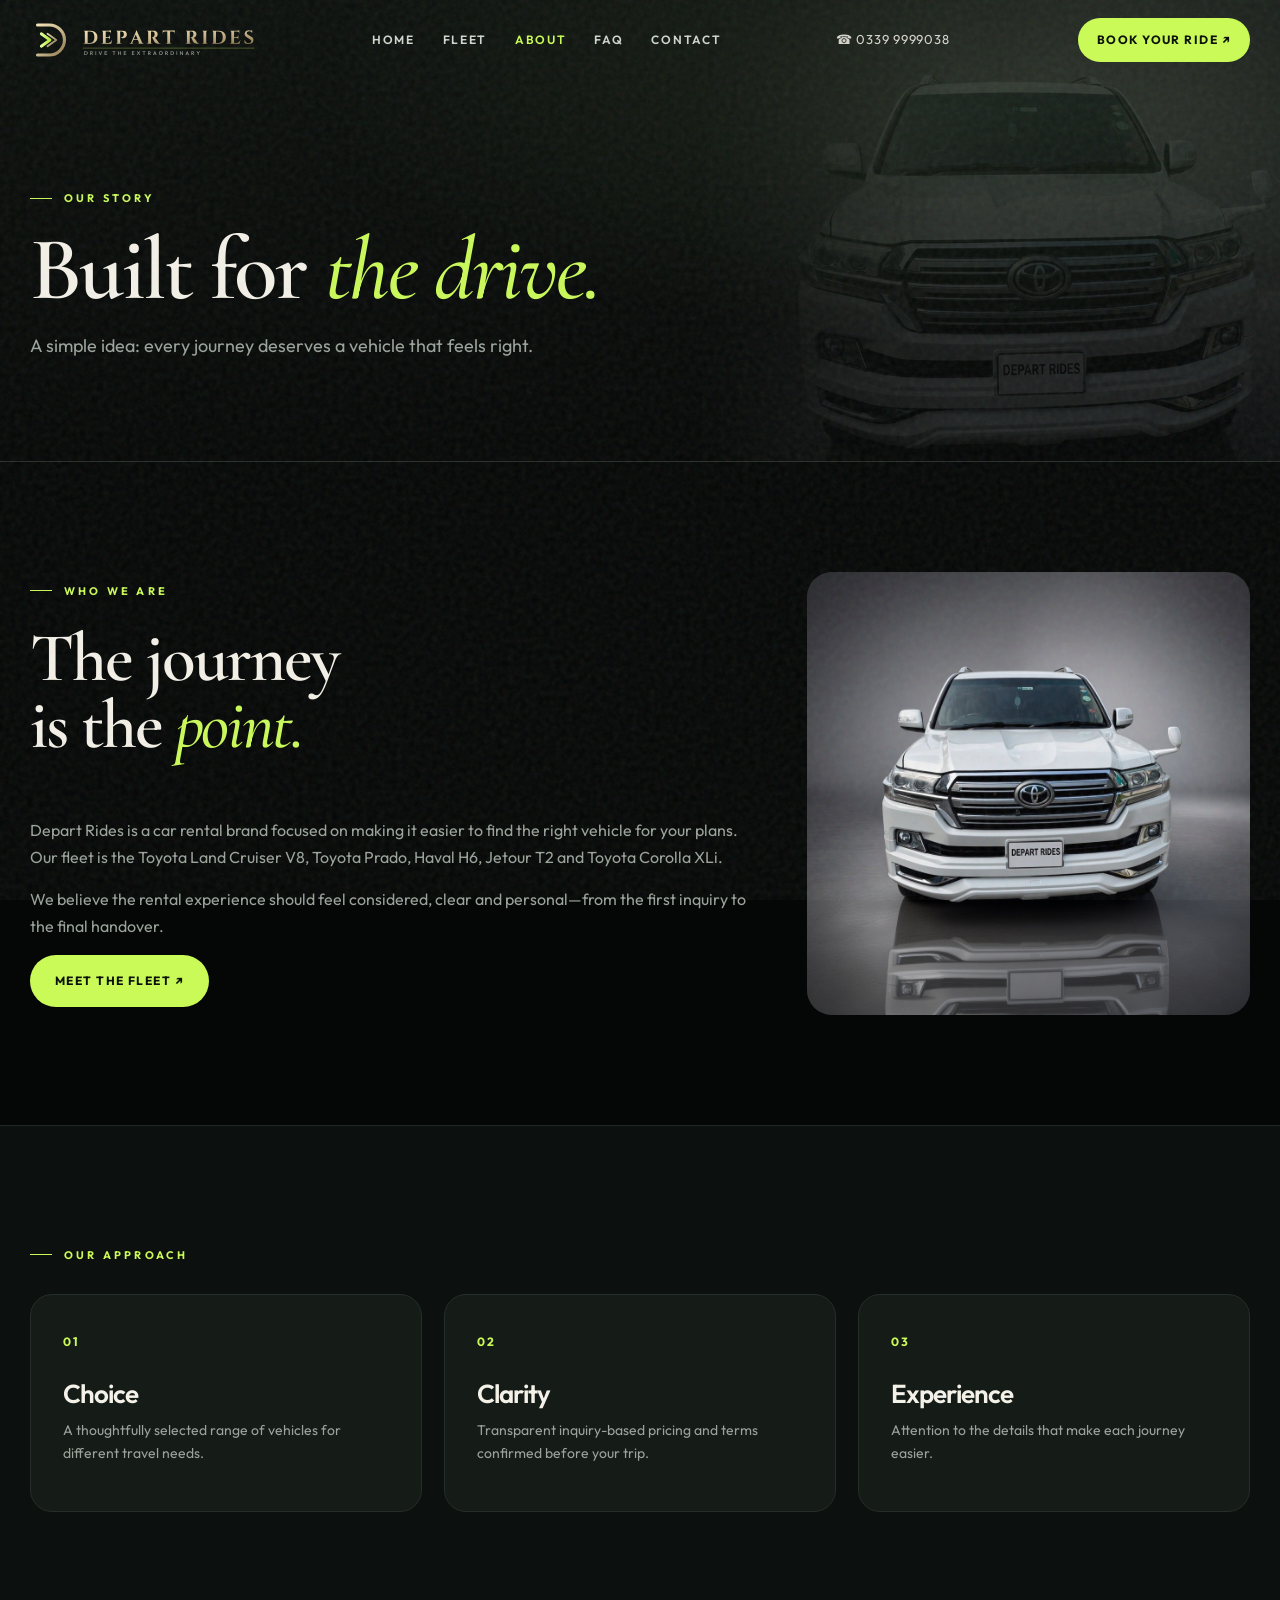
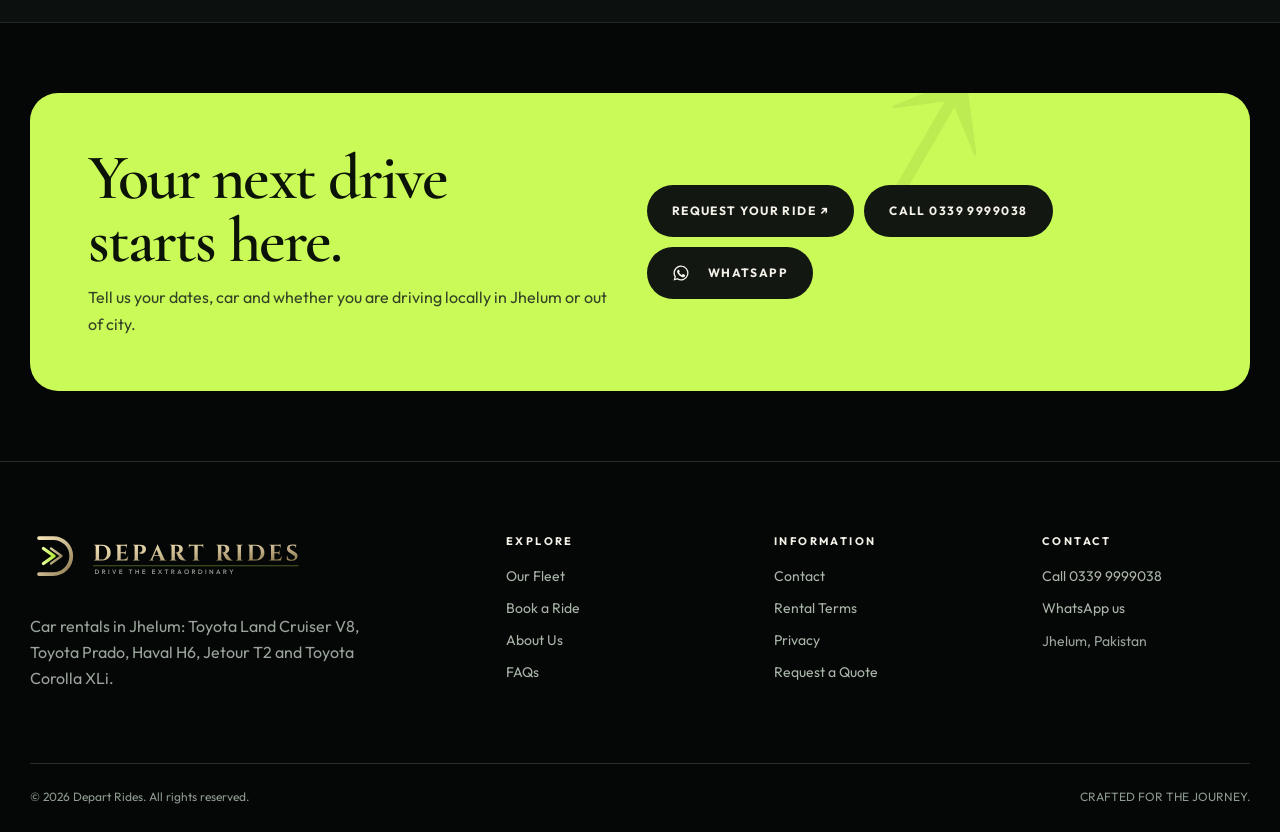
==== commit 214855a4: "White Jetour T2 studio images (drop Commons credits), new Depart Rides logo in header/footer, favico" ====
--- a/about.html
+++ b/about.html
@@ -1,2 +1,2 @@
-<!doctype html><html lang="en"><head><meta charset="utf-8"><meta name="viewport" content="width=device-width,initial-scale=1"><meta name="theme-color" content="#050706"><meta name="description" content="Depart Rides — car rentals in Jhelum featuring Toyota Land Cruiser V8, Prado, Haval H6, Jetour T2 and Corolla XLi."><link rel="icon" href="favicon.svg" type="image/svg+xml">
+<!doctype html><html lang="en"><head><meta charset="utf-8"><meta name="viewport" content="width=device-width,initial-scale=1"><meta name="theme-color" content="#050706"><meta name="description" content="Depart Rides — car rentals in Jhelum featuring Toyota Land Cruiser V8, Prado, Haval H6, Jetour T2 and Corolla XLi."><link rel="icon" href="favicon.svg" type="image/svg+xml"><link rel="icon" href="favicon.ico" sizes="any"><link rel="apple-touch-icon" href="apple-touch-icon.png">
 <link rel="stylesheet" href="assets/style.css"><link rel="canonical" href="https://departrides.com/about.html"><meta property="og:type" content="website"><meta property="og:site_name" content="Depart Rides"><meta property="og:title" content="About Us | Depart Rides"><meta property="og:description" content="Depart Rides — car rentals in Jhelum featuring Toyota Land Cruiser V8, Prado, Haval H6, Jetour T2 and Corolla XLi."><meta property="og:url" content="https://departrides.com/about.html"><meta property="og:image" content="https://departrides.com/assets/fleet-reel-poster.jpg"><title>About Us | Depart Rides</title><script type="application/ld+json">{"@context": "https://schema.org", "@type": "AutoRental", "name": "Depart Rides", "url": "https://departrides.com/", "telephone": "+92 339 9999038", "image": "https://departrides.com/assets/fleet-reel-poster.jpg", "priceRange": "Rs 10,000 – 25,000 per day", "address": {"@type": "PostalAddress", "addressLocality": "Jhelum", "addressRegion": "Punjab", "addressCountry": "PK"}, "areaServed": "Jhelum", "contactPoint": {"@type": "ContactPoint", "telephone": "+92 339 9999038", "contactType": "reservations", "availableLanguage": ["en", "ur"]}}</script></head><body data-page="about"><div id="app"></div><script src="assets/app.js" defer></script></body></html>
--- a/assets/style.css
+++ b/assets/style.css
@@ -872,3 +872,7 @@
 .wa-float svg{width:28px;height:28px}
 @media (max-width:760px){.wa-float{display:flex}.banner-actions{width:100%}.banner-actions .btn{flex:1 1 100%;justify-content:center}}
 .contact-actions .btn,.banner-actions .btn{white-space:nowrap}
+
+.brand-logo { display: inline-flex; align-items: center; }
+.brand-logo img { display: block; height: 40px; width: auto; max-width: 62vw; }
+.footer .brand-logo img { height: 48px; }
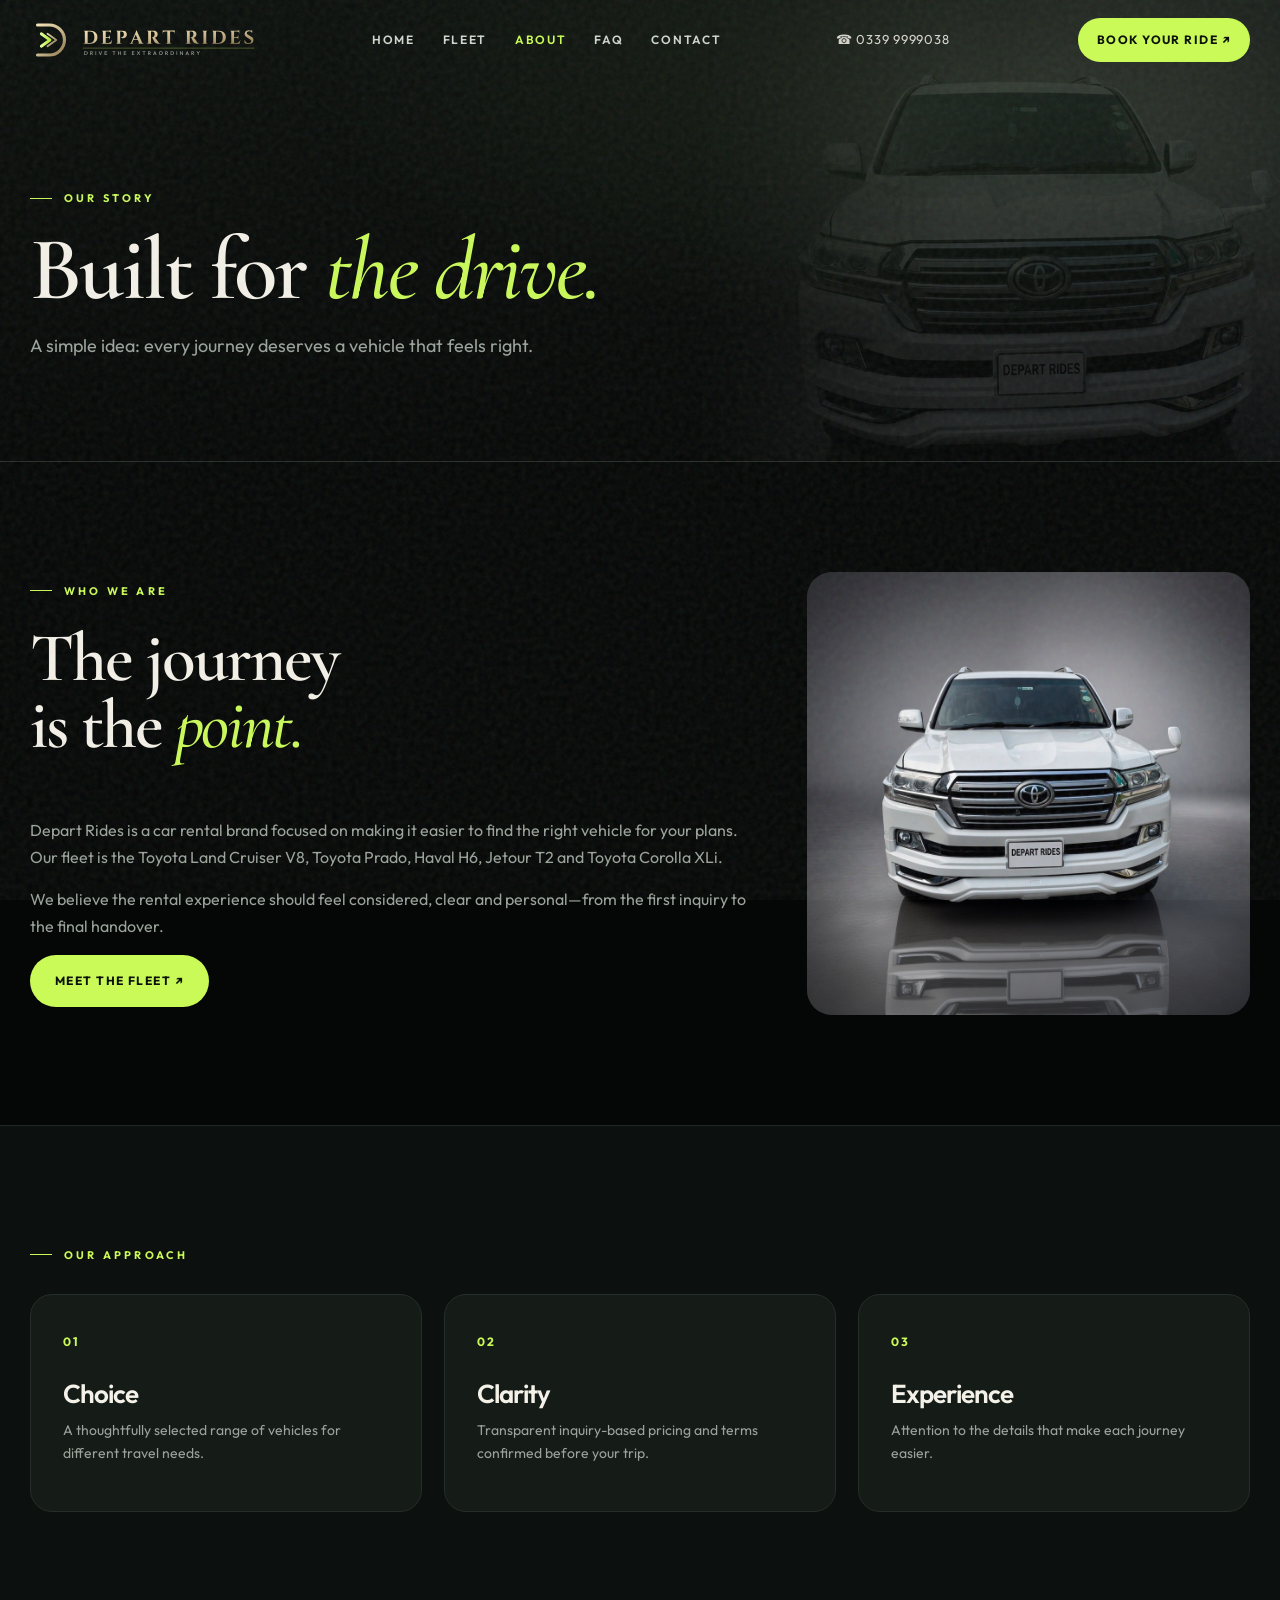
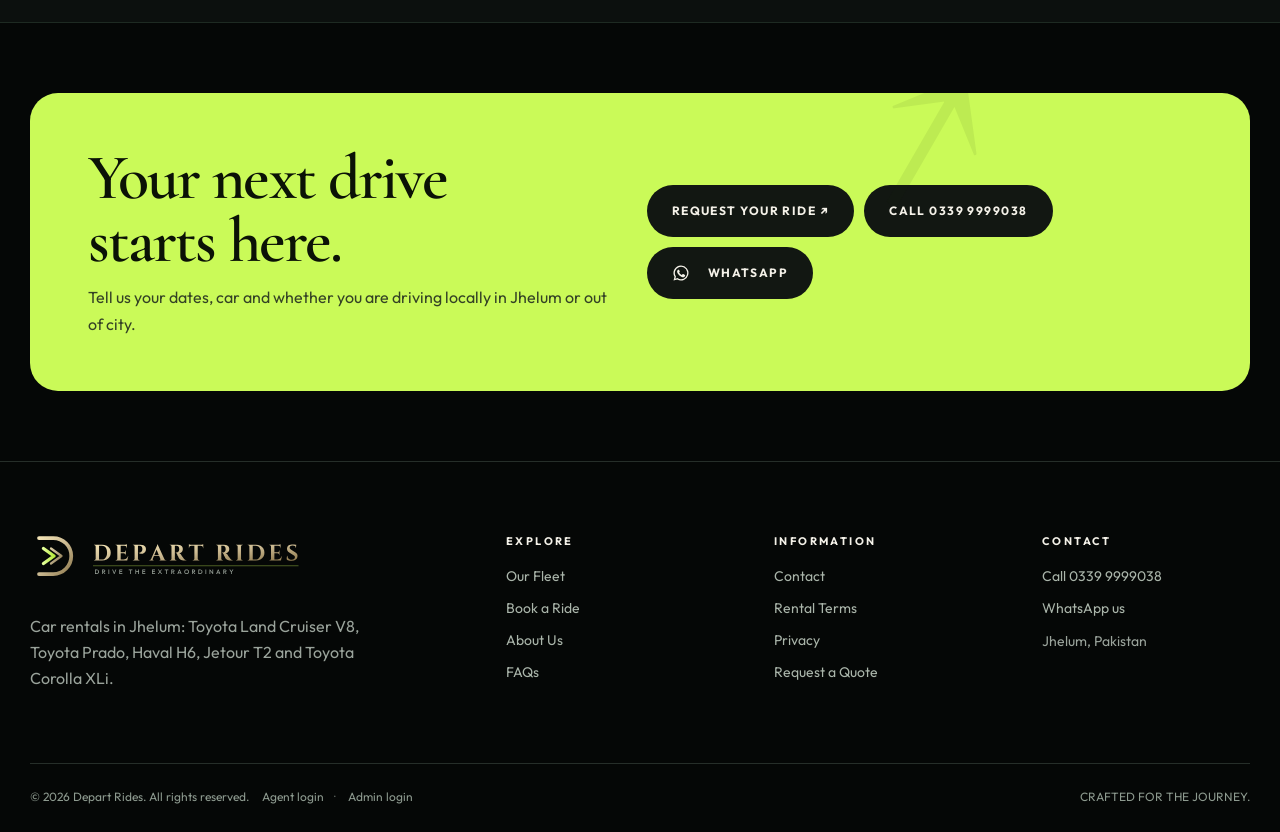
==== commit 2720ef76: "Footer: discreet Agent and Admin login links" ====
--- a/about.html
+++ b/about.html
@@ -1,2 +1,3 @@
 <!doctype html><html lang="en"><head><meta charset="utf-8"><meta name="viewport" content="width=device-width,initial-scale=1"><meta name="theme-color" content="#050706"><meta name="description" content="Depart Rides — car rentals in Jhelum featuring Toyota Land Cruiser V8, Prado, Haval H6, Jetour T2 and Corolla XLi."><link rel="icon" href="favicon.svg" type="image/svg+xml"><link rel="icon" href="favicon.ico" sizes="any"><link rel="apple-touch-icon" href="apple-touch-icon.png">
-<link rel="stylesheet" href="assets/style.css"><link rel="canonical" href="https://departrides.com/about.html"><meta property="og:type" content="website"><meta property="og:site_name" content="Depart Rides"><meta property="og:title" content="About Us | Depart Rides"><meta property="og:description" content="Depart Rides — car rentals in Jhelum featuring Toyota Land Cruiser V8, Prado, Haval H6, Jetour T2 and Corolla XLi."><meta property="og:url" content="https://departrides.com/about.html"><meta property="og:image" content="https://departrides.com/assets/fleet-reel-poster.jpg"><title>About Us | Depart Rides</title><script type="application/ld+json">{"@context": "https://schema.org", "@type": "AutoRental", "name": "Depart Rides", "url": "https://departrides.com/", "telephone": "+92 339 9999038", "image": "https://departrides.com/assets/fleet-reel-poster.jpg", "priceRange": "Rs 10,000 – 25,000 per day", "address": {"@type": "PostalAddress", "addressLocality": "Jhelum", "addressRegion": "Punjab", "addressCountry": "PK"}, "areaServed": "Jhelum", "contactPoint": {"@type": "ContactPoint", "telephone": "+92 339 9999038", "contactType": "reservations", "availableLanguage": ["en", "ur"]}}</script></head><body data-page="about"><div id="app"></div><script src="assets/app.js" defer></script></body></html>+<link rel="stylesheet" href="assets/style.css?v=20261024e"><link rel="canonical" href="https://departrides.com/about.html"><meta property="og:type" content="website"><meta property="og:site_name" content="Depart Rides"><meta property="og:title" content="About Us | Depart Rides"><meta property="og:description" content="Depart Rides — car rentals in Jhelum featuring Toyota Land Cruiser V8, Prado, Haval H6, Jetour T2 and Corolla XLi."><meta property="og:url" content="https://departrides.com/about.html"><meta property="og:image" content="https://departrides.com/assets/fleet-reel-poster.jpg"><title>About Us | Depart Rides</title><script type="application/ld+json">{"@context": "https://schema.org", "@type": "AutoRental", "name": "Depart Rides", "url": "https://departrides.com/", "telephone": "+92 339 9999038", "image": "https://departrides.com/assets/fleet-reel-poster.jpg", "priceRange": "Rs 10,000 – 25,000 per day", "address": {"@type": "PostalAddress", "addressLocality": "Jhelum", "addressRegion": "Punjab", "addressCountry": "PK"}, "areaServed": "Jhelum", "contactPoint": {"@type": "ContactPoint", "telephone": "+92 339 9999038", "contactType": "reservations", "availableLanguage": ["en", "ur"]}}</script></head><body data-page="about"><div id="app"></div><script src="assets/app.js?v=20261024e" defer></script>
+<script src="assets/analytics.js?v=20261024e" defer></script></body></html>
--- a/assets/style.css
+++ b/assets/style.css
@@ -286,6 +286,9 @@
   font-size: 12px;
   color: #8d9a8f;
 }
+.footer a.footer-login { display: inline; margin: 0 0 0 10px; color: #8d9a8f; font-size: 12px; }
+.footer a.footer-login:hover { color: var(--lime); }
+.footer-dot { margin: 0 2px 0 10px; color: #5d655f; }
 
 .page-hero {
   padding: 180px 0 82px;
@@ -326,7 +329,8 @@
 .detail-layout { display: grid; grid-template-columns: 1.25fr .75fr; gap: 38px; }
 .detail-photo { border-radius: 25px; overflow: hidden; background: #19231c; min-height: 400px; }
 .detail-photo img { width: 100%; height: 100%; object-fit: cover; object-position: 50% 70%; }
-.detail-thumbs { display: flex; gap: 10px; margin-top: 12px; }
+.detail-thumbs { display: flex; gap: 10px; margin-top: 12px; overflow-x: auto; max-width: 100%; -webkit-overflow-scrolling: touch; }
+.detail-thumbs img { flex: 0 0 auto; }
 .detail-thumbs img {
   width: 120px; height: 82px;
   object-fit: cover;
@@ -433,6 +437,7 @@
 .cinema-track { height: auto; }
 .cinema-pin {
   height: 100vh;
+  height: 100svh;
   width: 100%;
   overflow: hidden;
   position: relative;
@@ -487,6 +492,24 @@
   -webkit-mask-image: none;
   mask-image: none;
 }
+.cinema-through img {
+  width: 100%; height: 100%; object-fit: cover; object-position: 45% 55%;
+  filter: brightness(.9) contrast(1.06) saturate(.9);
+  -webkit-mask-image: none; mask-image: none;
+}
+.cinema-dash { overflow: hidden; perspective: 1400px; }
+.cinema-dash img {
+  width: 125%; max-width: none; height: 100%; object-fit: cover; object-position: 50% 45%;
+  filter: brightness(.86) contrast(1.08) saturate(.85);
+  -webkit-mask-image: none; mask-image: none;
+  backface-visibility: hidden;
+}
+.cinema-credit {
+  position: absolute; left: 50%; bottom: 52px; transform: translateX(-50%);
+  margin: 0; width: max-content; max-width: 92vw; text-align: center;
+  font-size: 10px; letter-spacing: .04em; color: rgba(255,255,255,.55); z-index: 3;
+}
+.cinema-credit a { color: inherit; text-decoration: underline; }
 .cinema-front img {
   object-position: 50% 70%;
   filter: brightness(.82) contrast(1.16) saturate(.8);
@@ -821,12 +844,12 @@
 html.cinema-static .scene-hero {
   background:
     linear-gradient(90deg, #050706f2 8%, #05070688 55%, #05070633),
-    url('land-cruiser-side.jpg') center 62%/cover;
+    url('v8-door-1.webp') 60% 62%/cover;
 }
 html.cinema-static .scene-cabin {
   background:
     linear-gradient(90deg, #050706f0 0%, #05070688 50%, #05070655),
-    url('stock-cabin.jpg') center/cover;
+    url('v8-dashboard.webp') center/cover;
 }
 html.cinema-static .scene-perf {
   background:
@@ -876,3 +899,23 @@
 .brand-logo { display: inline-flex; align-items: center; }
 .brand-logo img { display: block; height: 40px; width: auto; max-width: 62vw; }
 .footer .brand-logo img { height: 48px; }
+.detail-layout > * { min-width: 0; }
+
+/* scroll-scrubbed film */
+.cinema-film { display: block; }
+.cinema-film canvas { position: absolute; inset: 0; width: 100%; height: 100%; display: block; filter: brightness(.8) contrast(1.06); }
+.cinema-film::after { content: ""; position: absolute; inset: 0; background: linear-gradient(90deg, #050706d9 0%, #05070666 45%, #05070600 75%); pointer-events: none; }
+html.cinema-mobile .cinema-film::after { background: linear-gradient(0deg, #050706e6 0%, #05070680 40%, #05070600 70%); }
+html.cinema-mobile .scene-perf {
+  position: relative; inset: auto; min-height: 0; opacity: 1 !important; visibility: visible !important;
+  transform: none !important; padding: 80px 0 60px; pointer-events: auto;
+  background: linear-gradient(0deg, #050706f2 30%, #05070699), url('v8-front.jpg') center 30%/cover;
+}
+html.cinema-static .scene-hero { background: linear-gradient(90deg, #050706f2 8%, #05070688 55%, #05070633), url('v8-video-poster.webp') 60% 62%/cover; }
+html.cinema-static .scene-cabin { background: linear-gradient(90deg, #050706f0 0%, #05070688 50%, #05070655), url('seq/d/100.webp') center/cover; }
+
+/* poster shows instantly while frames load */
+.cinema-film { background: #050706 url('v8-video-poster.webp') 62% 50%/cover no-repeat; }
+.cinema-pin { contain: paint; }
+html.cinema-mobile .scene-perf { z-index: 7; background-color: #050706; isolation: isolate; }
+html.cinema-mobile #cinema { position: relative; z-index: 1; overflow: hidden; }
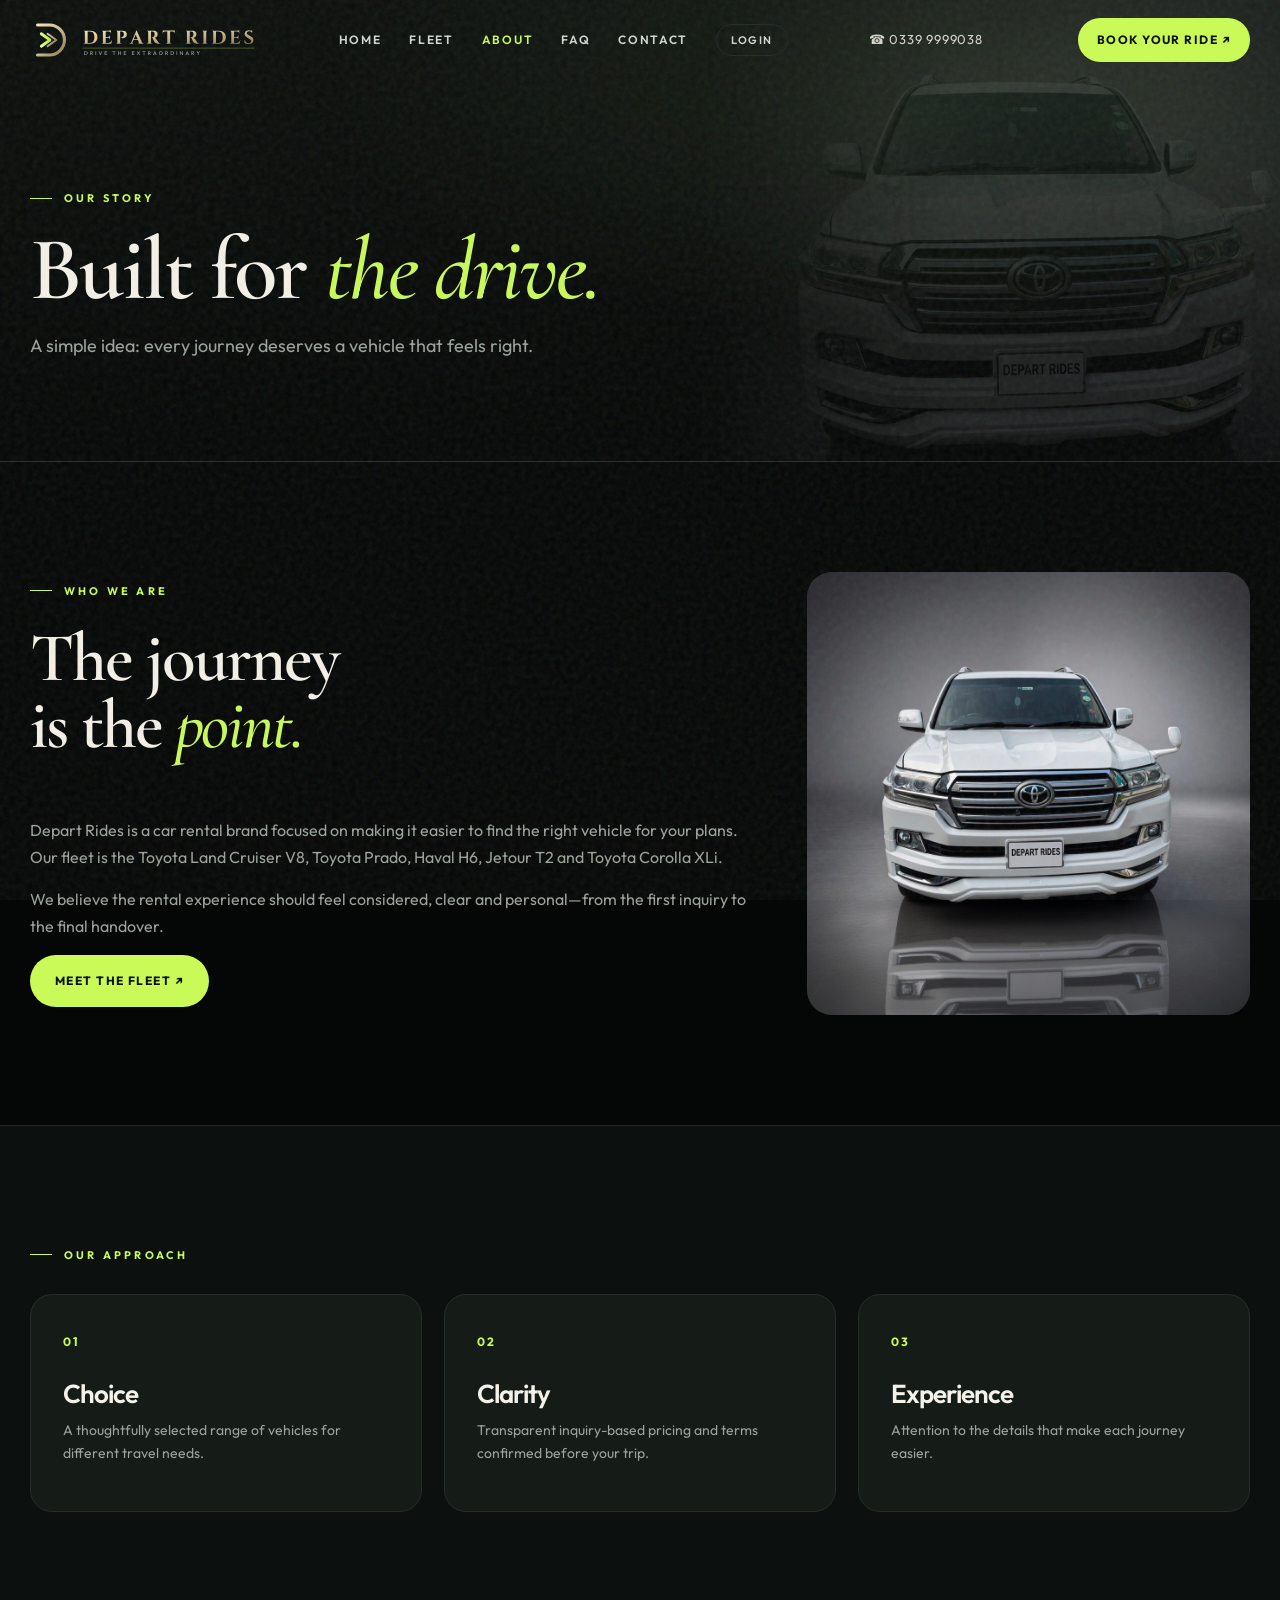
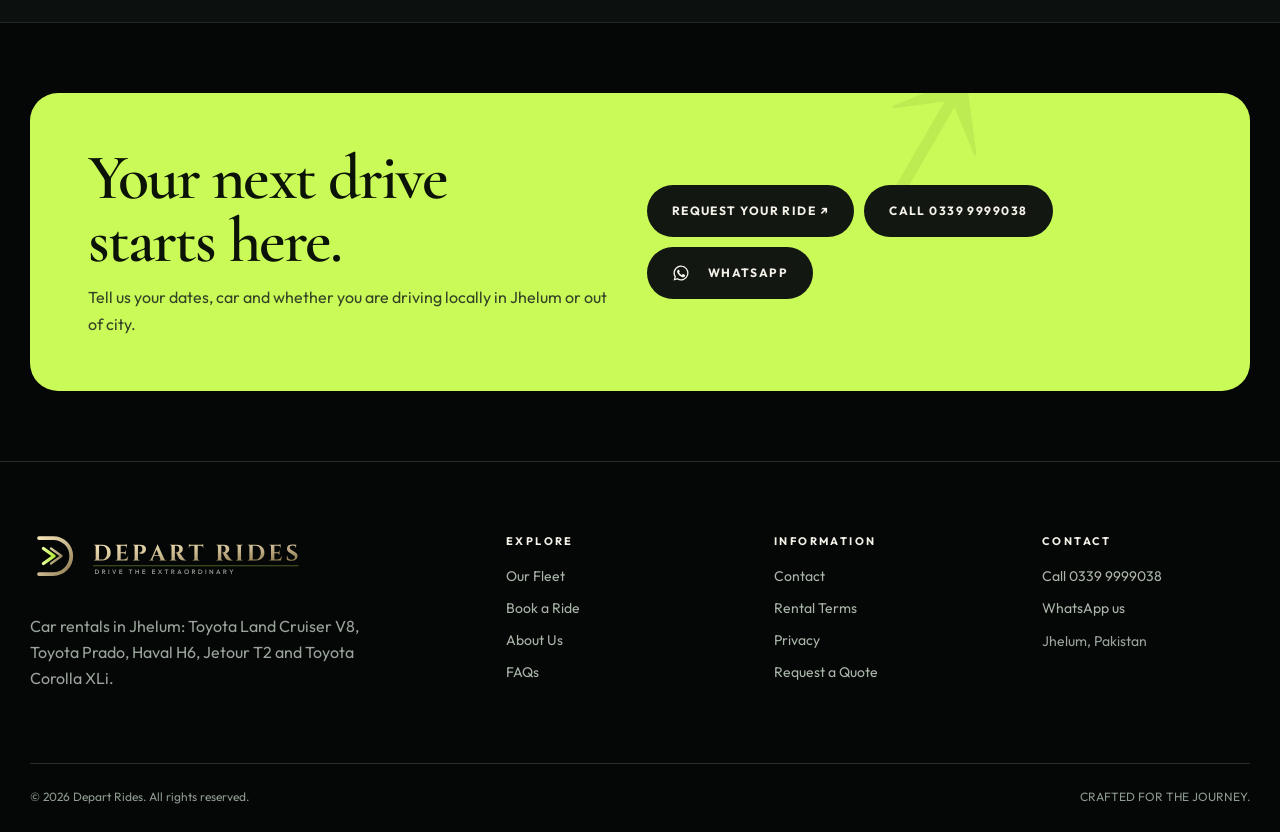
==== commit 5213438d: "Portal: unified login, customer signup/requests, admin finalize; site Login in nav (footer links rem" ====
--- a/about.html
+++ b/about.html
@@ -1,3 +1,3 @@
 <!doctype html><html lang="en"><head><meta charset="utf-8"><meta name="viewport" content="width=device-width,initial-scale=1"><meta name="theme-color" content="#050706"><meta name="description" content="Depart Rides — car rentals in Jhelum featuring Toyota Land Cruiser V8, Prado, Haval H6, Jetour T2 and Corolla XLi."><link rel="icon" href="favicon.svg" type="image/svg+xml"><link rel="icon" href="favicon.ico" sizes="any"><link rel="apple-touch-icon" href="apple-touch-icon.png">
-<link rel="stylesheet" href="assets/style.css?v=20261024e"><link rel="canonical" href="https://departrides.com/about.html"><meta property="og:type" content="website"><meta property="og:site_name" content="Depart Rides"><meta property="og:title" content="About Us | Depart Rides"><meta property="og:description" content="Depart Rides — car rentals in Jhelum featuring Toyota Land Cruiser V8, Prado, Haval H6, Jetour T2 and Corolla XLi."><meta property="og:url" content="https://departrides.com/about.html"><meta property="og:image" content="https://departrides.com/assets/fleet-reel-poster.jpg"><title>About Us | Depart Rides</title><script type="application/ld+json">{"@context": "https://schema.org", "@type": "AutoRental", "name": "Depart Rides", "url": "https://departrides.com/", "telephone": "+92 339 9999038", "image": "https://departrides.com/assets/fleet-reel-poster.jpg", "priceRange": "Rs 10,000 – 25,000 per day", "address": {"@type": "PostalAddress", "addressLocality": "Jhelum", "addressRegion": "Punjab", "addressCountry": "PK"}, "areaServed": "Jhelum", "contactPoint": {"@type": "ContactPoint", "telephone": "+92 339 9999038", "contactType": "reservations", "availableLanguage": ["en", "ur"]}}</script></head><body data-page="about"><div id="app"></div><script src="assets/app.js?v=20261024e" defer></script>
-<script src="assets/analytics.js?v=20261024e" defer></script></body></html>+<link rel="stylesheet" href="assets/style.css?v=20261024f"><link rel="canonical" href="https://departrides.com/about.html"><meta property="og:type" content="website"><meta property="og:site_name" content="Depart Rides"><meta property="og:title" content="About Us | Depart Rides"><meta property="og:description" content="Depart Rides — car rentals in Jhelum featuring Toyota Land Cruiser V8, Prado, Haval H6, Jetour T2 and Corolla XLi."><meta property="og:url" content="https://departrides.com/about.html"><meta property="og:image" content="https://departrides.com/assets/fleet-reel-poster.jpg"><title>About Us | Depart Rides</title><script type="application/ld+json">{"@context": "https://schema.org", "@type": "AutoRental", "name": "Depart Rides", "url": "https://departrides.com/", "telephone": "+92 339 9999038", "image": "https://departrides.com/assets/fleet-reel-poster.jpg", "priceRange": "Rs 10,000 – 25,000 per day", "address": {"@type": "PostalAddress", "addressLocality": "Jhelum", "addressRegion": "Punjab", "addressCountry": "PK"}, "areaServed": "Jhelum", "contactPoint": {"@type": "ContactPoint", "telephone": "+92 339 9999038", "contactType": "reservations", "availableLanguage": ["en", "ur"]}}</script></head><body data-page="about"><div id="app"></div><script src="assets/app.js?v=20261024f" defer></script>
+<script src="assets/analytics.js?v=20261024f" defer></script></body></html>
--- a/assets/style.css
+++ b/assets/style.css
@@ -286,9 +286,15 @@
   font-size: 12px;
   color: #8d9a8f;
 }
-.footer a.footer-login { display: inline; margin: 0 0 0 10px; color: #8d9a8f; font-size: 12px; }
-.footer a.footer-login:hover { color: var(--lime); }
-.footer-dot { margin: 0 2px 0 10px; color: #5d655f; }
+.nav-login {
+  border: 1px solid var(--line, #2a332c);
+  border-radius: 999px;
+  padding: 6px 14px !important;
+  letter-spacing: .08em;
+  text-transform: uppercase;
+  font-size: 11px !important;
+}
+.nav-login:hover { border-color: var(--lime); }
 
 .page-hero {
   padding: 180px 0 82px;
